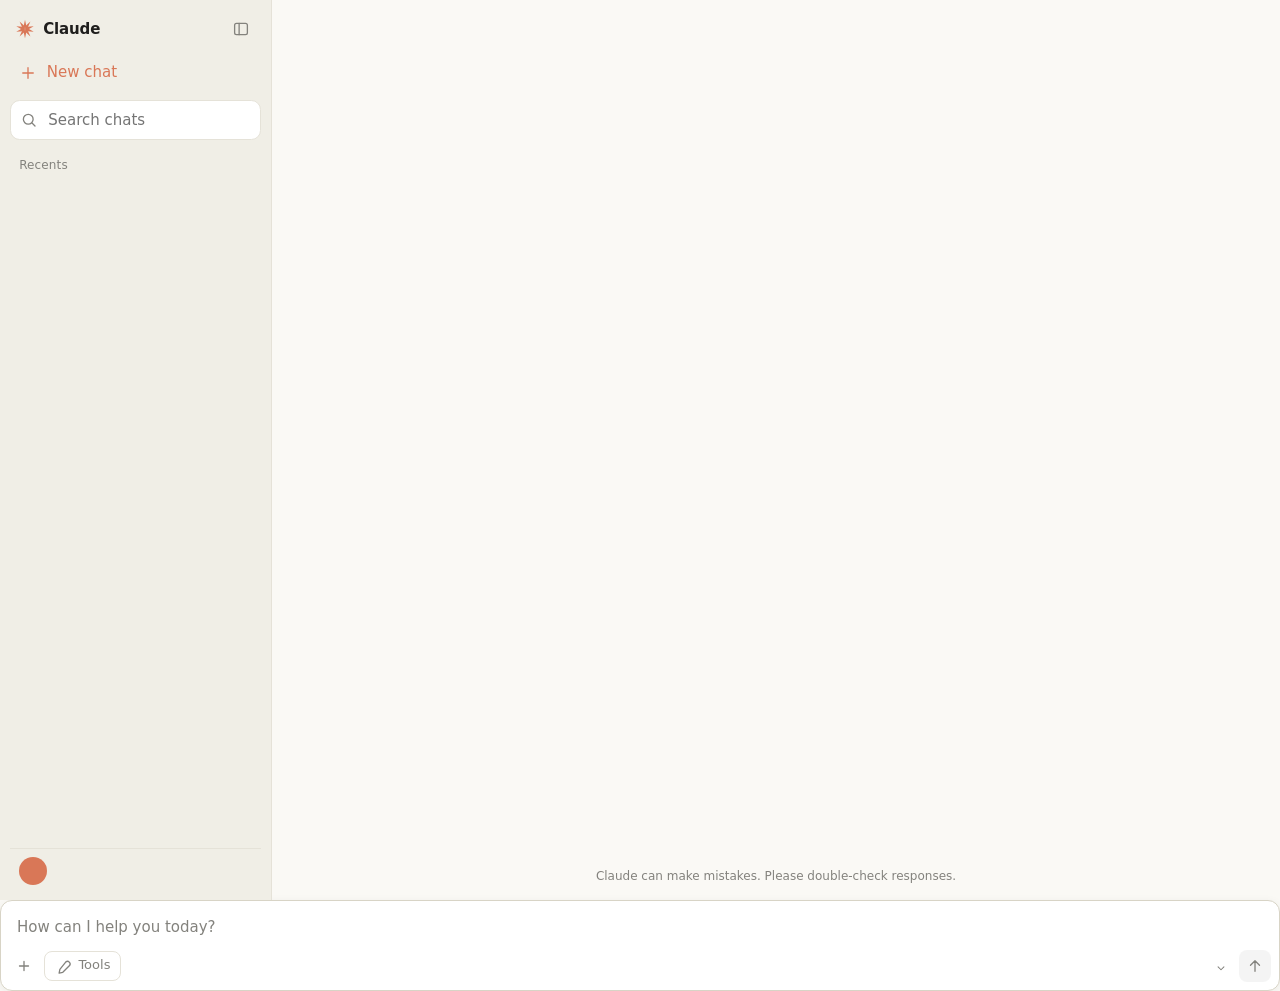
==== baseline/index.html @ 469ccecf "claude initial code" ====
<!doctype html>
<html lang="en">
<head>
	<meta charset="utf-8">
	<meta name="viewport" content="width=device-width, initial-scale=1">
	<title>Claude</title>
	<link rel="stylesheet" href="style.css">
</head>
<body>
	<div class="app" id="app">
		<aside class="sidebar" id="sidebar">
			<div class="sidebar-head">
				<span class="brand"><span class="brand-mark" data-icon="mark"></span><span>Claude</span></span>
				<button type="button" class="icon-btn" id="collapse" data-icon="sidebar" title="Close sidebar"></button>
			</div>

			<button type="button" class="new-chat" id="new-chat">
				<span data-icon="newChat"></span><span>New chat</span>
			</button>

			<label class="sidebar-search">
				<span data-icon="search"></span>
				<input type="search" class="sidebar-search-input" placeholder="Search chats" aria-label="Search chats">
			</label>

			<nav class="recents" aria-label="Recent chats">
				<h2 class="recents-head">Recents</h2>
				<ul class="recents-list"></ul>
			</nav>

			<div class="sidebar-foot">
				<span class="avatar"></span>
				<span class="user-text">
					<strong class="user-name"></strong>
					<small class="user-plan"></small>
				</span>
			</div>
		</aside>

		<main class="main">
			<header class="topbar">
				<button type="button" class="icon-btn topbar-expand" id="expand" data-icon="sidebar" title="Open sidebar"></button>
				<span class="topbar-title" id="chat-title"></span>
			</header>

			<div class="thread" id="thread">
				<section class="welcome" id="welcome" hidden>
					<h1 class="greeting">
						<span class="greeting-mark" data-icon="mark"></span>
						<span class="greeting-text"></span>
					</h1>
					<div class="composer-slot"></div>
				</section>
				<div class="messages" id="messages"></div>
			</div>

			<div class="dock" id="dock">
				<div class="composer-slot"></div>
				<p class="disclaimer">Claude can make mistakes. Please double-check responses.</p>
			</div>
		</main>
	</div>

	<form class="composer" id="composer" autocomplete="off">
		<textarea class="composer-input" rows="1" placeholder="How can I help you today?" aria-label="Message Claude"></textarea>
		<div class="composer-bar">
			<div class="composer-tools">
				<button type="button" class="icon-btn" data-icon="plus" title="Add content"></button>
				<button type="button" class="pill" title="Tools"><span data-icon="tools"></span><span>Tools</span></button>
			</div>
			<div class="composer-right">
				<div class="model-picker">
					<button type="button" class="model-button" aria-haspopup="listbox">
						<span class="model-label"></span><span data-icon="chevron"></span>
					</button>
					<div class="model-menu" role="listbox" hidden></div>
				</div>
				<button type="submit" class="composer-send" disabled title="Send" data-icon="send"></button>
			</div>
		</div>
	</form>

	<script type="module" src="js/main.js"></script>
</body>
</html>
---- baseline/style.css ----
/* Palette approximating claude.ai: warm ivory ground, terracotta accent.
	 The real product ships Styrene and Copernicus; those are not redistributable,
	 so the stacks below fall back to system faces. */
:root {
	--bg: #faf9f5;
	--bg-sidebar: #f0eee6;
	--bg-raised: #ffffff;
	--bg-hover: rgba(0, 0, 0, 0.045);
	--bg-bubble: #f0eee6;
	--bg-code: #f5f4ee;
	--text: #1f1e1d;
	--text-muted: #83827d;
	--border: #e5e2d8;
	--border-strong: #d8d4c6;
	--accent: #d97757;
	--accent-ink: #ffffff;
	--shadow: 0 2px 10px rgba(31, 30, 29, 0.06);

	--font-ui: -apple-system, BlinkMacSystemFont, 'Segoe UI', system-ui, sans-serif;
	--font-display: ui-serif, 'Iowan Old Style', Georgia, 'Times New Roman', serif;
	--font-mono: ui-monospace, 'SF Mono', Menlo, Consolas, monospace;

	--column: 46rem;
	--sidebar-width: 17rem;
	--radius: 0.75rem;
}

@media (prefers-color-scheme: dark) {
	:root {
		--bg: #262624;
		--bg-sidebar: #1f1e1d;
		--bg-raised: #30302e;
		--bg-hover: rgba(255, 255, 255, 0.07);
		--bg-bubble: #3a3a37;
		--bg-code: #1b1b19;
		--text: #f5f4ee;
		--text-muted: #a2a09a;
		--border: rgba(255, 255, 255, 0.11);
		--border-strong: rgba(255, 255, 255, 0.18);
		--shadow: 0 2px 10px rgba(0, 0, 0, 0.3);
	}
}

* { box-sizing: border-box; }

/* The UA rule for [hidden] loses to any class that sets display. */
[hidden] { display: none !important; }

html, body {
	height: 100%;
	margin: 0;
}

body {
	background: var(--bg);
	color: var(--text);
	font: 0.9375rem/1.6 var(--font-ui);
	-webkit-font-smoothing: antialiased;
}

button {
	font: inherit;
	color: inherit;
	background: none;
	border: 0;
	cursor: pointer;
}

/* ---------- shell ---------- */

.app {
	display: flex;
	height: 100%;
}

.main {
	display: flex;
	flex: 1;
	flex-direction: column;
	min-width: 0;
}

/* ---------- sidebar ---------- */

.sidebar {
	display: flex;
	flex-direction: column;
	flex-shrink: 0;
	gap: 0.25rem;
	width: var(--sidebar-width);
	padding: 0.75rem 0.6rem;
	background: var(--bg-sidebar);
	border-right: 1px solid var(--border);
}

.app.is-collapsed .sidebar { display: none; }
.app:not(.is-collapsed) .topbar-expand { display: none; }

.sidebar-head {
	display: flex;
	align-items: center;
	justify-content: space-between;
	padding: 0.1rem 0.35rem 0.5rem;
}

.brand {
	display: flex;
	align-items: center;
	gap: 0.5rem;
	font-weight: 600;
	letter-spacing: -0.01em;
}

.brand-mark { color: var(--accent); line-height: 0; }

.icon-btn {
	display: inline-flex;
	align-items: center;
	justify-content: center;
	width: 1.9rem;
	height: 1.9rem;
	color: var(--text-muted);
	border-radius: 0.5rem;
	line-height: 0;
}

.icon-btn:hover { background: var(--bg-hover); color: var(--text); }

.new-chat {
	display: flex;
	align-items: center;
	gap: 0.6rem;
	padding: 0.5rem 0.6rem;
	color: var(--accent);
	font-weight: 500;
	border-radius: 0.6rem;
	line-height: 1;
}

.new-chat:hover { background: var(--bg-hover); }
.new-chat span:first-child { line-height: 0; }

.sidebar-search {
	display: flex;
	align-items: center;
	gap: 0.5rem;
	margin: 0.35rem 0 0.75rem;
	padding: 0.4rem 0.6rem;
	color: var(--text-muted);
	background: var(--bg-raised);
	border: 1px solid var(--border);
	border-radius: 0.6rem;
}

.sidebar-search span { line-height: 0; }

.sidebar-search-input {
	width: 100%;
	color: var(--text);
	font: inherit;
	background: none;
	border: 0;
	outline: none;
}

.sidebar-search-input::-webkit-search-cancel-button { display: none; }

.recents {
	flex: 1;
	min-height: 0;
	overflow-y: auto;
}

.recents-head {
	margin: 0 0 0.3rem 0.6rem;
	color: var(--text-muted);
	font-size: 0.75rem;
	font-weight: 500;
	letter-spacing: 0.01em;
}

.recents-list {
	margin: 0;
	padding: 0;
	list-style: none;
}

.recents-list button {
	display: block;
	width: 100%;
	padding: 0.4rem 0.6rem;
	overflow: hidden;
	text-align: left;
	text-overflow: ellipsis;
	white-space: nowrap;
	border-radius: 0.5rem;
}

.recents-list button:hover { background: var(--bg-hover); }
.recents-list button.is-active { background: var(--bg-hover); font-weight: 500; }

.sidebar-foot {
	display: flex;
	align-items: center;
	gap: 0.6rem;
	padding: 0.5rem 0.6rem 0.2rem;
	border-top: 1px solid var(--border);
}

.avatar {
	flex-shrink: 0;
	width: 1.75rem;
	height: 1.75rem;
	background: var(--accent);
	border-radius: 50%;
}

.user-text { display: flex; flex-direction: column; line-height: 1.25; }
.user-text small { color: var(--text-muted); font-size: 0.75rem; }

/* ---------- top bar ---------- */

.topbar {
	display: flex;
	align-items: center;
	gap: 0.5rem;
	flex-shrink: 0;
	height: 3.25rem;
	padding: 0 1rem;
}

.topbar-title {
	overflow: hidden;
	color: var(--text-muted);
	font-size: 0.875rem;
	text-overflow: ellipsis;
	white-space: nowrap;
}

/* ---------- thread ---------- */

.thread {
	flex: 1;
	min-height: 0;
	overflow-y: auto;
	scrollbar-gutter: stable;
}

.messages {
	max-width: var(--column);
	margin: 0 auto;
	padding: 0 1.5rem 1rem;
}

.welcome {
	display: flex;
	flex-direction: column;
	align-items: center;
	justify-content: center;
	min-height: 100%;
	padding: 2rem 1.5rem 6rem;
}

.greeting {
	display: flex;
	align-items: center;
	gap: 0.85rem;
	margin: 0 0 1.75rem;
	font: 400 2.25rem/1.2 var(--font-display);
	letter-spacing: -0.01em;
}

.greeting-mark { color: var(--accent); line-height: 0; }
.greeting-mark svg { width: 2rem; height: 2rem; }

.welcome .composer-slot { width: 100%; max-width: var(--column); }

/* ---------- turns ---------- */

.turn { margin: 1.5rem 0; }

.turn-user { display: flex; justify-content: flex-end; }

.turn-user .bubble {
	max-width: 85%;
	padding: 0.7rem 1rem;
	white-space: pre-wrap;
	background: var(--bg-bubble);
	border-radius: 1rem;
}

.turn-actions {
	display: flex;
	gap: 0.15rem;
	margin-top: 0.35rem;
	opacity: 0;
	transition: opacity 0.12s ease;
}

.turn-assistant:hover .turn-actions,
.turn-actions:focus-within { opacity: 1; }
.turn-actions .is-on { color: var(--accent); }

/* ---------- rendered markdown ---------- */

.prose > :first-child { margin-top: 0; }
.prose > :last-child { margin-bottom: 0; }
.prose p { margin: 0.85rem 0; }

.prose h1, .prose h2, .prose h3, .prose h4 {
	margin: 1.6rem 0 0.6rem;
	font-family: var(--font-display);
	font-weight: 600;
	letter-spacing: -0.01em;
}

.prose h1 { font-size: 1.45rem; }
.prose h2 { font-size: 1.25rem; }
.prose h3 { font-size: 1.1rem; }
.prose h4 { font-size: 1rem; }

.prose ul, .prose ol { margin: 0.85rem 0; padding-left: 1.4rem; }
.prose li { margin: 0.3rem 0; }
.prose a { color: var(--accent); text-decoration: underline; text-underline-offset: 2px; }
.prose hr { margin: 1.5rem 0; border: 0; border-top: 1px solid var(--border); }

.prose blockquote {
	margin: 0.85rem 0;
	padding-left: 1rem;
	color: var(--text-muted);
	border-left: 2px solid var(--border-strong);
}

.prose code {
	padding: 0.1em 0.35em;
	font-family: var(--font-mono);
	font-size: 0.875em;
	background: var(--bg-code);
	border: 1px solid var(--border);
	border-radius: 0.3rem;
}

.code-block {
	margin: 1rem 0;
	overflow: hidden;
	background: var(--bg-code);
	border: 1px solid var(--border);
	border-radius: var(--radius);
}

.code-block figcaption {
	display: flex;
	align-items: center;
	justify-content: space-between;
	padding: 0.35rem 0.5rem 0.35rem 0.85rem;
	color: var(--text-muted);
	font-size: 0.75rem;
	border-bottom: 1px solid var(--border);
}

.code-copy { padding: 0.2rem 0.5rem; border-radius: 0.4rem; }
.code-copy:hover { background: var(--bg-hover); color: var(--text); }

.code-block pre {
	margin: 0;
	padding: 0.85rem;
	overflow-x: auto;
}

.code-block code {
	padding: 0;
	background: none;
	border: 0;
	font-size: 0.8125rem;
}

/* Caret shown while a response streams in. */
.prose.is-streaming > :last-child::after {
	content: '';
	display: inline-block;
	width: 0.5em;
	height: 1em;
	margin-left: 0.15em;
	vertical-align: text-bottom;
	background: var(--accent);
	animation: blink 1s steps(2, start) infinite;
}

@keyframes blink { 50% { opacity: 0; } }

/* ---------- composer ---------- */

.dock {
	flex-shrink: 0;
	max-width: var(--column);
	width: 100%;
	margin: 0 auto;
	padding: 0 1.5rem 0.5rem;
}

.disclaimer {
	margin: 0.5rem 0 0.35rem;
	color: var(--text-muted);
	font-size: 0.75rem;
	text-align: center;
}

.composer {
	background: var(--bg-raised);
	border: 1px solid var(--border-strong);
	border-radius: var(--radius);
	box-shadow: var(--shadow);
}

.composer:focus-within { border-color: var(--text-muted); }

.composer-input {
	display: block;
	width: 100%;
	max-height: 20rem;
	padding: 0.85rem 1rem 0.35rem;
	overflow-y: auto;
	color: var(--text);
	font: inherit;
	background: none;
	border: 0;
	outline: none;
	resize: none;
}

.composer-input::placeholder { color: var(--text-muted); }

.composer-bar {
	display: flex;
	align-items: center;
	justify-content: space-between;
	padding: 0.35rem 0.5rem 0.5rem;
}

.composer-tools, .composer-right { display: flex; align-items: center; gap: 0.3rem; }

.pill {
	display: inline-flex;
	align-items: center;
	gap: 0.35rem;
	padding: 0.3rem 0.6rem;
	color: var(--text-muted);
	font-size: 0.8125rem;
	border: 1px solid var(--border);
	border-radius: 0.5rem;
	line-height: 1.3;
}

.pill:hover { background: var(--bg-hover); color: var(--text); }
.pill span:first-child { line-height: 0; }

.model-picker { position: relative; }

.model-button {
	display: inline-flex;
	align-items: center;
	gap: 0.2rem;
	padding: 0.3rem 0.4rem 0.3rem 0.55rem;
	color: var(--text-muted);
	font-size: 0.8125rem;
	border-radius: 0.5rem;
}

.model-button:hover { background: var(--bg-hover); color: var(--text); }
.model-button span:last-child { line-height: 0; }

.model-menu {
	position: absolute;
	right: 0;
	bottom: calc(100% + 0.4rem);
	z-index: 2;
	min-width: 13rem;
	padding: 0.3rem;
	background: var(--bg-raised);
	border: 1px solid var(--border);
	border-radius: 0.6rem;
	box-shadow: var(--shadow);
}

.model-menu button {
	display: block;
	width: 100%;
	padding: 0.4rem 0.6rem;
	font-size: 0.875rem;
	text-align: left;
	border-radius: 0.45rem;
	white-space: nowrap;
}

.model-menu button:hover { background: var(--bg-hover); }
.model-menu button[aria-selected='true'] { color: var(--accent); }

.composer-send {
	display: inline-flex;
	align-items: center;
	justify-content: center;
	width: 2rem;
	height: 2rem;
	color: var(--accent-ink);
	background: var(--accent);
	border-radius: 0.5rem;
	line-height: 0;
}

.composer-send:disabled {
	color: var(--text-muted);
	background: var(--bg-hover);
	cursor: default;
}
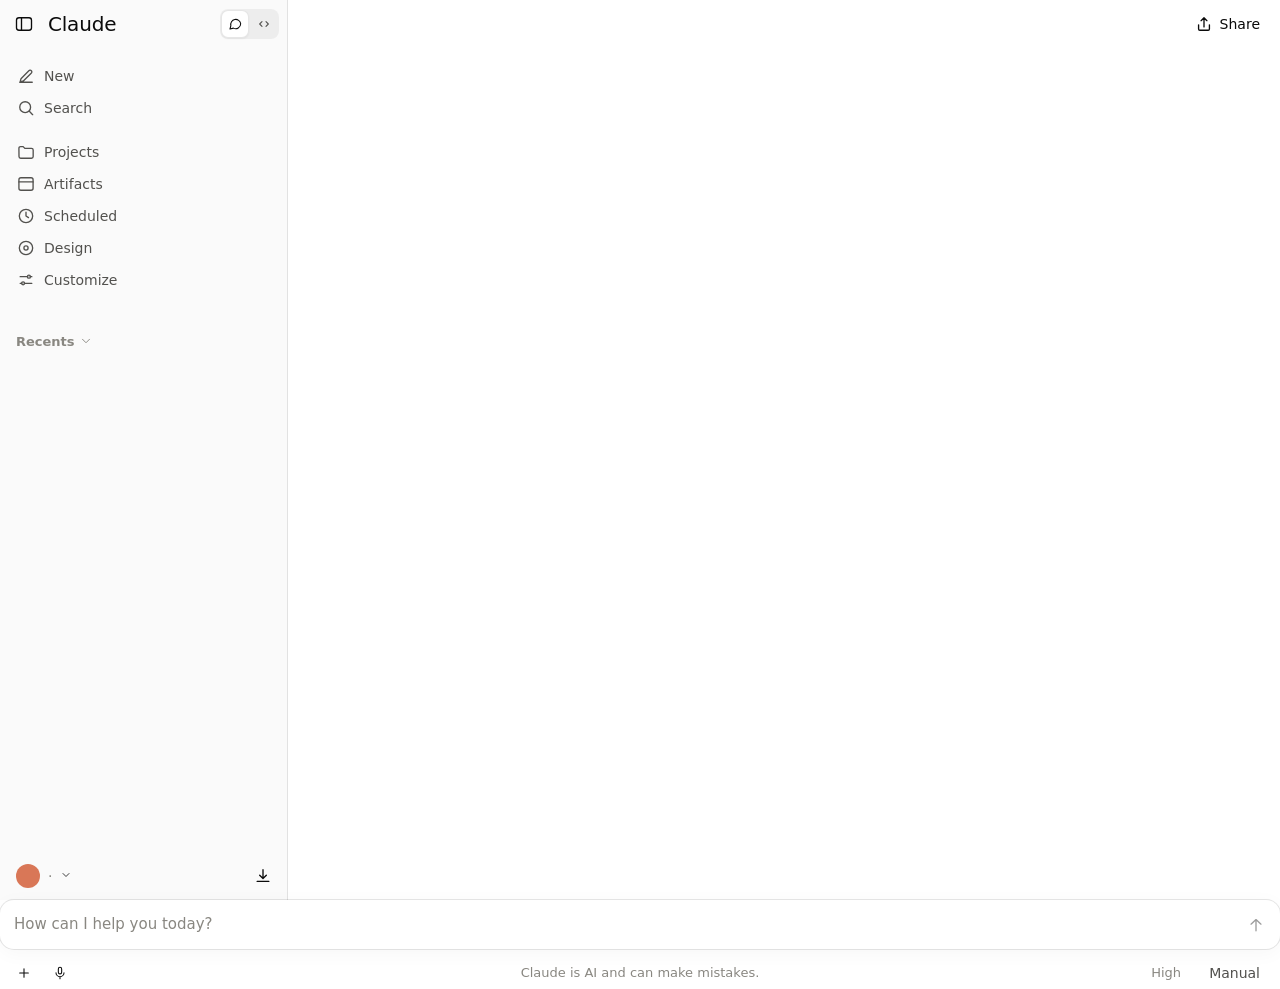
==== commit 749961c8: "refine to be closer to claude" ====
--- a/baseline/index.html
+++ b/baseline/index.html
@@ -9,45 +9,73 @@
 <body>
 	<div class="app" id="app">
 		<aside class="sidebar" id="sidebar">
-			<div class="sidebar-head">
-				<span class="brand"><span class="brand-mark" data-icon="mark"></span><span>Claude</span></span>
-				<button type="button" class="icon-btn" id="collapse" data-icon="sidebar" title="Close sidebar"></button>
+			<div class="titlebar">
+				<button type="button" class="icon-btn" id="collapse" data-icon="sidebar" title="Hide sidebar"></button>
+				<span class="wordmark">Claude</span>
+				<div class="mode-switch" role="radiogroup" aria-label="Mode">
+					<button type="button" role="radio" aria-checked="true" aria-label="Claude" data-icon="chat"></button>
+					<button type="button" role="radio" aria-checked="false" aria-label="Code" data-icon="code"></button>
+				</div>
 			</div>
 
-			<button type="button" class="new-chat" id="new-chat">
-				<span data-icon="newChat"></span><span>New chat</span>
-			</button>
+			<div class="sidebar-body">
+				<nav class="nav-scroll" aria-label="Navigation">
+					<button type="button" class="row" id="new-chat">
+						<span data-icon="compose"></span>
+						<span class="row-label">New</span>
+						<span class="row-keys"><kbd>⇧</kbd><kbd>⌘</kbd><kbd>O</kbd></span>
+					</button>
+					<button type="button" class="row" id="search">
+						<span data-icon="search"></span>
+						<span class="row-label">Search</span>
+						<span class="row-keys"><kbd>⌘</kbd><kbd>K</kbd></span>
+					</button>
 
-			<label class="sidebar-search">
-				<span data-icon="search"></span>
-				<input type="search" class="sidebar-search-input" placeholder="Search chats" aria-label="Search chats">
-			</label>
+					<div class="nav-gap"></div>
 
-			<nav class="recents" aria-label="Recent chats">
-				<h2 class="recents-head">Recents</h2>
-				<ul class="recents-list"></ul>
-			</nav>
+					<button type="button" class="row"><span data-icon="projects"></span><span class="row-label">Projects</span></button>
+					<button type="button" class="row"><span data-icon="artifacts"></span><span class="row-label">Artifacts</span></button>
+					<button type="button" class="row"><span data-icon="scheduled"></span><span class="row-label">Scheduled</span></button>
+					<button type="button" class="row"><span data-icon="design"></span><span class="row-label">Design</span></button>
+					<button type="button" class="row"><span data-icon="customize"></span><span class="row-label">Customize</span></button>
+
+					<div class="nav-gap"></div>
+
+					<h2><button type="button" class="group-label" aria-expanded="true">
+						<span>Recents</span><span data-icon="caret"></span>
+					</button></h2>
+					<ul class="recents-list"></ul>
+				</nav>
+			</div>
 
 			<div class="sidebar-foot">
-				<span class="avatar"></span>
-				<span class="user-text">
-					<strong class="user-name"></strong>
-					<small class="user-plan"></small>
-				</span>
+				<button type="button" class="user-button">
+					<span class="avatar"></span>
+					<span class="user-text">
+						<span class="user-name"></span>
+						<span class="dot">·</span>
+						<span class="plan"></span>
+					</span>
+					<span data-icon="chevron"></span>
+				</button>
+				<button type="button" class="icon-btn" data-icon="downloads" title="Get apps and extensions"></button>
 			</div>
 		</aside>
 
 		<main class="main">
 			<header class="topbar">
-				<button type="button" class="icon-btn topbar-expand" id="expand" data-icon="sidebar" title="Open sidebar"></button>
-				<span class="topbar-title" id="chat-title"></span>
+				<button type="button" class="icon-btn topbar-expand" id="expand" data-icon="sidebar" title="Show sidebar"></button>
+				<button type="button" class="topbar-title" id="chat-title"></button>
+				<div class="topbar-end">
+					<button type="button" class="pill-button"><span data-icon="share"></span><span>Share</span></button>
+				</div>
 			</header>
 
 			<div class="thread" id="thread">
 				<section class="welcome" id="welcome" hidden>
 					<h1 class="greeting">
 						<span class="greeting-mark" data-icon="mark"></span>
-						<span class="greeting-text"></span>
+						<span class="greeting-text">You're here!</span>
 					</h1>
 					<div class="composer-slot"></div>
 				</section>
@@ -56,26 +84,27 @@
 
 			<div class="dock" id="dock">
 				<div class="composer-slot"></div>
-				<p class="disclaimer">Claude can make mistakes. Please double-check responses.</p>
 			</div>
 		</main>
 	</div>
 
 	<form class="composer" id="composer" autocomplete="off">
-		<textarea class="composer-input" rows="1" placeholder="How can I help you today?" aria-label="Message Claude"></textarea>
-		<div class="composer-bar">
-			<div class="composer-tools">
-				<button type="button" class="icon-btn" data-icon="plus" title="Add content"></button>
-				<button type="button" class="pill" title="Tools"><span data-icon="tools"></span><span>Tools</span></button>
-			</div>
-			<div class="composer-right">
+		<div class="composer-box">
+			<textarea class="composer-input" rows="1" placeholder="How can I help you today?" aria-label="Write your prompt to Claude"></textarea>
+			<button type="submit" class="icon-btn composer-send" disabled aria-label="Send message" data-icon="send"></button>
+		</div>
+		<div class="composer-chin">
+			<button type="button" class="icon-btn" aria-label="Add files, connectors, and more" data-icon="plus"></button>
+			<button type="button" class="icon-btn" aria-label="Dictate" data-icon="mic"></button>
+			<p class="chin-centre"><a href="#">Claude is AI and can make mistakes.</a></p>
+			<div class="chin-end">
 				<div class="model-picker">
 					<button type="button" class="model-button" aria-haspopup="listbox">
-						<span class="model-label"></span><span data-icon="chevron"></span>
+						<span class="model-label"></span><span class="model-tier">High</span>
 					</button>
 					<div class="model-menu" role="listbox" hidden></div>
 				</div>
-				<button type="submit" class="composer-send" disabled title="Send" data-icon="send"></button>
+				<button type="button" class="pill-button">Manual</button>
 			</div>
 		</div>
 	</form>
--- a/baseline/style.css
+++ b/baseline/style.css
@@ -1,43 +1,93 @@
-/* Palette approximating claude.ai: warm ivory ground, terracotta accent.
-	 The real product ships Styrene and Copernicus; those are not redistributable,
-	 so the stacks below fall back to system faces. */
+/* Tokens transcribed from claude.ai's own critical CSS (the CDS layer), so the
+	palette, type scale and spacing are the shipped values rather than guesses.
+	Density is 'comfortable', which is what the app serves by default. */
 :root {
-	--bg: #faf9f5;
-	--bg-sidebar: #f0eee6;
-	--bg-raised: #ffffff;
-	--bg-hover: rgba(0, 0, 0, 0.045);
-	--bg-bubble: #f0eee6;
-	--bg-code: #f5f4ee;
-	--text: #1f1e1d;
-	--text-muted: #83827d;
-	--border: #e5e2d8;
-	--border-strong: #d8d4c6;
-	--accent: #d97757;
-	--accent-ink: #ffffff;
-	--shadow: 0 2px 10px rgba(31, 30, 29, 0.06);
-
-	--font-ui: -apple-system, BlinkMacSystemFont, 'Segoe UI', system-ui, sans-serif;
-	--font-display: ui-serif, 'Iowan Old Style', Georgia, 'Times New Roman', serif;
+	--gray-0: #ffffff;
+	--gray-10: #fcfcfb;
+	--gray-20: #f9f9f7;
+	--gray-50: #f0efec;
+	--gray-200: #c3c2b7;
+	--gray-300: #a5a49a;
+	--gray-400: #898781;
+	--gray-500: #6d6b67;
+	--gray-600: #52514e;
+	--gray-800: #20201f;
+	--gray-850: #151515;
+	--gray-900: #0b0b0b;
+	--clay: #d97757;
+
+	--page: #ffffff;
+	--sidebar: #fafafa;
+	--surface-0: var(--gray-20);
+	--surface-3: var(--gray-0);
+	--bubble: var(--gray-50);
+	--text-primary: var(--gray-900);
+	--text-secondary: var(--gray-600);
+	--text-muted: var(--gray-400);
+	--border: rgba(11, 11, 11, 0.1);
+	--border-strong: rgba(11, 11, 11, 0.2);
+	--hover: rgba(11, 11, 11, 0.05);
+	--selected: rgba(11, 11, 11, 0.08);
+	--accent: hsl(213.117 67.5439% 44.7059%);
+	--link: hsl(214 72% 34%);
+	--code-ink: hsl(0 58% 35%);
+	--code-bg: hsla(60 3% 21% / 0.05);
+	--code-border: hsla(60 2% 12% / 0.25);
+	--ring-outer: 1px;
+	--ring-inner: 0px;
+	--shadow-composer: 0 0.25rem 1.25rem rgba(0, 0, 0, 0.035);
+	--shadow-composer-focus: 0 0.25rem 1.25rem rgba(0, 0, 0, 0.075);
+	--shadow-panel: 0 8px 24px rgba(0, 0, 0, 0.12);
+
+	/* anthropic-sans and anthropic-serif are not redistributable; these are the
+	   fallback stacks the app itself declares behind them. */
+	--font-sans: system-ui, -apple-system, 'Segoe UI', Roboto, Helvetica, Arial, sans-serif;
+	--font-serif: Georgia, 'Times New Roman', Times, serif;
 	--font-mono: ui-monospace, 'SF Mono', Menlo, Consolas, monospace;
 
-	--column: 46rem;
-	--sidebar-width: 17rem;
-	--radius: 0.75rem;
+	--size-footnote: 0.8125rem;
+	--size-body: 0.875rem;
+	--size-heading: 0.9375rem;
+	--size-prose: 1rem;
+	--leading-prose: 1.65;
+	--h-control: 2rem;
+	--pad-md: 0.75rem;
+	--radius: 0.5rem;
+	--radius-composer: 0.875rem;
+	--radius-bubble: 1rem;
+
+	--sidebar-width: 288px;
+	--transcript-width: 48rem;
+	--frame-row-h: 3rem;
+	--chrome-inset: 0.5rem;
+	--row-h: 2rem;
+	--slide: 200ms;
 }
 
 @media (prefers-color-scheme: dark) {
 	:root {
-		--bg: #262624;
-		--bg-sidebar: #1f1e1d;
-		--bg-raised: #30302e;
-		--bg-hover: rgba(255, 255, 255, 0.07);
-		--bg-bubble: #3a3a37;
-		--bg-code: #1b1b19;
-		--text: #f5f4ee;
-		--text-muted: #a2a09a;
-		--border: rgba(255, 255, 255, 0.11);
-		--border-strong: rgba(255, 255, 255, 0.18);
-		--shadow: 0 2px 10px rgba(0, 0, 0, 0.3);
+		--page: #191919;
+		--sidebar: #1f1f1f;
+		--surface-0: var(--gray-900);
+		--surface-3: #303030;
+		--bubble: #303030;
+		--text-primary: var(--gray-50);
+		--text-secondary: var(--gray-200);
+		--text-muted: var(--gray-400);
+		--border: rgba(255, 255, 255, 0.1);
+		--border-strong: rgba(255, 255, 255, 0.2);
+		--hover: rgba(255, 255, 255, 0.07);
+		--selected: rgba(255, 255, 255, 0.1);
+		--accent: hsl(212.466 75.2577% 61.9608%);
+		--link: hsl(213 80% 79%);
+		--code-ink: hsl(0 77% 81%);
+		--code-bg: hsla(55 9% 74% / 0.05);
+		--code-border: hsla(53 12% 87% / 0.25);
+		--ring-outer: 0px;
+		--ring-inner: 1px;
+		--shadow-composer: 0 0.25rem 1.25rem rgba(0, 0, 0, 0.25);
+		--shadow-composer-focus: 0 0.25rem 1.25rem rgba(0, 0, 0, 0.4);
+		--shadow-panel: 0 8px 24px rgba(0, 0, 0, 0.5);
 	}
 }
 
@@ -52,10 +102,12 @@
 }
 
 body {
-	background: var(--bg);
-	color: var(--text);
-	font: 0.9375rem/1.6 var(--font-ui);
+	background: var(--page);
+	color: var(--text-primary);
+	font: var(--size-body) / 1.5 var(--font-sans);
 	-webkit-font-smoothing: antialiased;
+	-moz-osx-font-smoothing: grayscale;
+	scrollbar-width: thin;
 }
 
 button {
@@ -66,11 +118,17 @@
 	cursor: pointer;
 }
 
+:focus-visible {
+	outline: 2px solid var(--accent);
+	outline-offset: 1px;
+}
+
 /* ---------- shell ---------- */
 
 .app {
 	display: flex;
 	height: 100%;
+	overflow: hidden;
 }
 
 .main {
@@ -86,97 +144,136 @@
 	display: flex;
 	flex-direction: column;
 	flex-shrink: 0;
-	gap: 0.25rem;
 	width: var(--sidebar-width);
-	padding: 0.75rem 0.6rem;
-	background: var(--bg-sidebar);
+	background: var(--sidebar);
 	border-right: 1px solid var(--border);
-}
-
-.app.is-collapsed .sidebar { display: none; }
+	transition: margin-left var(--slide) ease, opacity calc(var(--slide) * 0.8) ease;
+}
+
+.app.is-collapsed .sidebar {
+	margin-left: calc(-1 * var(--sidebar-width));
+	opacity: 0;
+	visibility: hidden;
+	transition: margin-left var(--slide) ease,
+		opacity calc(var(--slide) * 0.8) ease,
+		visibility 0s linear var(--slide);
+}
+
 .app:not(.is-collapsed) .topbar-expand { display: none; }
-
-.sidebar-head {
-	display: flex;
-	align-items: center;
-	justify-content: space-between;
-	padding: 0.1rem 0.35rem 0.5rem;
-}
-
-.brand {
+.topbar-expand { animation: fade-in calc(var(--slide) * 0.8) ease both; }
+
+@keyframes fade-in { from { opacity: 0; } }
+
+.titlebar {
 	display: flex;
 	align-items: center;
 	gap: 0.5rem;
-	font-weight: 600;
+	flex-shrink: 0;
+	height: var(--frame-row-h);
+	padding: 0 var(--chrome-inset);
+}
+
+.wordmark {
+	font-size: 20px;
+	font-weight: 500;
 	letter-spacing: -0.01em;
 }
 
-.brand-mark { color: var(--accent); line-height: 0; }
-
-.icon-btn {
+.mode-switch {
 	display: inline-flex;
+	gap: 1px;
+	margin-left: auto;
+	padding: 1px;
+	background: var(--hover);
+	border-radius: var(--radius);
+}
+
+.mode-switch button {
+	display: inline-flex;
 	align-items: center;
 	justify-content: center;
-	width: 1.9rem;
-	height: 1.9rem;
-	color: var(--text-muted);
-	border-radius: 0.5rem;
+	width: 1.75rem;
+	height: 1.75rem;
+	color: var(--text-secondary);
+	border-radius: calc(var(--radius) - 1px);
 	line-height: 0;
 }
 
-.icon-btn:hover { background: var(--bg-hover); color: var(--text); }
-
-.new-chat {
-	display: flex;
-	align-items: center;
-	gap: 0.6rem;
-	padding: 0.5rem 0.6rem;
-	color: var(--accent);
-	font-weight: 500;
-	border-radius: 0.6rem;
-	line-height: 1;
-}
-
-.new-chat:hover { background: var(--bg-hover); }
-.new-chat span:first-child { line-height: 0; }
-
-.sidebar-search {
-	display: flex;
-	align-items: center;
-	gap: 0.5rem;
-	margin: 0.35rem 0 0.75rem;
-	padding: 0.4rem 0.6rem;
-	color: var(--text-muted);
-	background: var(--bg-raised);
-	border: 1px solid var(--border);
-	border-radius: 0.6rem;
-}
-
-.sidebar-search span { line-height: 0; }
-
-.sidebar-search-input {
-	width: 100%;
-	color: var(--text);
-	font: inherit;
-	background: none;
-	border: 0;
-	outline: none;
-}
-
-.sidebar-search-input::-webkit-search-cancel-button { display: none; }
-
-.recents {
+.mode-switch button[aria-checked='true'] {
+	color: var(--text-primary);
+	background: var(--surface-3);
+	box-shadow: inset 0 0 0 1px var(--border), 0 1px 2px rgba(0, 0, 0, 0.05);
+}
+
+.sidebar-body {
+	display: flex;
+	flex-direction: column;
+	flex: 1;
+	min-height: 0;
+	padding: 0.75rem 8px 0.375rem;
+}
+
+.nav-scroll {
+	display: flex;
+	flex-direction: column;
 	flex: 1;
 	min-height: 0;
 	overflow-y: auto;
-}
-
-.recents-head {
-	margin: 0 0 0.3rem 0.6rem;
+	padding-bottom: 0.5rem;
+}
+
+.row {
+	display: flex;
+	align-items: center;
+	gap: 0.5rem;
+	width: 100%;
+	height: var(--row-h);
+	padding: 0 0.5rem;
+	color: var(--text-secondary);
+	font-size: var(--size-body);
+	text-align: left;
+	border-radius: var(--radius);
+}
+
+.row:hover { background: var(--hover); }
+.row.is-active { color: var(--text-primary); background: var(--selected); }
+.row > [data-icon] { line-height: 0; }
+
+.row-label {
+	flex: 1;
+	min-width: 0;
+	overflow: hidden;
+	text-overflow: ellipsis;
+	white-space: nowrap;
+}
+
+.row-keys {
+	display: inline-flex;
+	gap: 0.15em;
 	color: var(--text-muted);
-	font-size: 0.75rem;
-	font-weight: 500;
-	letter-spacing: 0.01em;
+	font-size: var(--size-footnote);
+	opacity: 0;
+}
+
+.row:hover .row-keys { opacity: 1; }
+
+.nav-gap { flex-shrink: 0; height: 0.75rem; }
+
+.group-label {
+	display: flex;
+	align-items: center;
+	gap: 0.3rem;
+	width: 100%;
+	height: var(--row-h);
+	padding: 0 0.5rem;
+	color: var(--text-muted);
+	font-size: var(--size-footnote);
+	text-align: left;
+}
+
+.group-label [data-icon] {
+	line-height: 0;
+	rotate: 90deg;
 }
 
 .recents-list {
@@ -185,57 +282,99 @@
 	list-style: none;
 }
 
-.recents-list button {
-	display: block;
-	width: 100%;
-	padding: 0.4rem 0.6rem;
+.sidebar-foot {
+	display: flex;
+	align-items: center;
+	flex-shrink: 0;
+	padding: 0 8px 0.5rem;
+}
+
+.user-button {
+	display: flex;
+	align-items: center;
+	gap: 0.5rem;
+	min-width: 0;
+	height: var(--h-control);
+	padding: 0 0.5rem;
+	border-radius: var(--radius);
+}
+
+.user-button:hover { background: var(--hover); }
+
+.avatar {
+	flex-shrink: 0;
+	width: 1.5rem;
+	height: 1.5rem;
+	background: var(--clay);
+	border-radius: 50%;
+}
+
+.user-text {
+	color: var(--text-secondary);
+	font-size: var(--size-body);
+	white-space: nowrap;
+}
+
+.user-text .dot,
+.user-text .plan { color: var(--text-muted); }
+
+.sidebar-foot .icon-btn { margin-left: auto; }
+
+/* ---------- top bar ---------- */
+
+.topbar {
+	display: flex;
+	align-items: center;
+	gap: 0.25rem;
+	flex-shrink: 0;
+	height: var(--frame-row-h);
+	padding: 0 var(--chrome-inset);
+}
+
+.topbar-title {
+	max-width: 50%;
+	height: var(--h-control);
+	padding: 0 var(--pad-md);
 	overflow: hidden;
-	text-align: left;
+	font-size: var(--size-body);
 	text-overflow: ellipsis;
 	white-space: nowrap;
-	border-radius: 0.5rem;
-}
-
-.recents-list button:hover { background: var(--bg-hover); }
-.recents-list button.is-active { background: var(--bg-hover); font-weight: 500; }
-
-.sidebar-foot {
-	display: flex;
-	align-items: center;
-	gap: 0.6rem;
-	padding: 0.5rem 0.6rem 0.2rem;
-	border-top: 1px solid var(--border);
-}
-
-.avatar {
+	border-radius: var(--radius);
+	cursor: text;
+}
+
+.topbar-title:hover { background: var(--hover); }
+.topbar-title:empty { display: none; }
+.topbar-end { display: flex; align-items: center; gap: 0.25rem; margin-left: auto; }
+
+.pill-button {
+	display: inline-flex;
+	align-items: center;
+	gap: 0.35rem;
+	height: var(--h-control);
+	padding: 0 var(--pad-md);
+	font-size: var(--size-body);
+	border-radius: var(--radius);
+}
+
+.pill-button:hover { background: var(--hover); }
+.pill-button span:first-child { line-height: 0; }
+
+.icon-btn {
+	display: inline-flex;
+	align-items: center;
+	justify-content: center;
 	flex-shrink: 0;
-	width: 1.75rem;
-	height: 1.75rem;
-	background: var(--accent);
-	border-radius: 50%;
-}
-
-.user-text { display: flex; flex-direction: column; line-height: 1.25; }
-.user-text small { color: var(--text-muted); font-size: 0.75rem; }
-
-/* ---------- top bar ---------- */
-
-.topbar {
-	display: flex;
-	align-items: center;
-	gap: 0.5rem;
-	flex-shrink: 0;
-	height: 3.25rem;
-	padding: 0 1rem;
-}
-
-.topbar-title {
-	overflow: hidden;
-	color: var(--text-muted);
-	font-size: 0.875rem;
-	text-overflow: ellipsis;
-	white-space: nowrap;
-}
+	width: var(--h-control);
+	height: var(--h-control);
+	color: var(--text-primary);
+	border-radius: var(--radius);
+	line-height: 0;
+}
+
+.icon-btn { transition: background-color 120ms ease, color 120ms ease; }
+.icon-btn:hover { background: var(--hover); }
+.icon-btn:disabled { opacity: 0.4; background: none; cursor: default; }
 
 /* ---------- thread ---------- */
 
@@ -247,9 +386,9 @@
 }
 
 .messages {
-	max-width: var(--column);
+	max-width: var(--transcript-width);
 	margin: 0 auto;
-	padding: 0 1.5rem 1rem;
+	padding: 0.25rem 1rem 0;
 }
 
 .welcome {
@@ -258,93 +397,136 @@
 	align-items: center;
 	justify-content: center;
 	min-height: 100%;
-	padding: 2rem 1.5rem 6rem;
+	padding: 2rem 1.25rem 7rem;
 }
 
 .greeting {
 	display: flex;
 	align-items: center;
-	gap: 0.85rem;
 	margin: 0 0 1.75rem;
-	font: 400 2.25rem/1.2 var(--font-display);
-	letter-spacing: -0.01em;
-}
-
-.greeting-mark { color: var(--accent); line-height: 0; }
-.greeting-mark svg { width: 2rem; height: 2rem; }
-
-.welcome .composer-slot { width: 100%; max-width: var(--column); }
+	font-family: var(--font-serif);
+	font-size: clamp(1.875rem, 1.2rem + 2vw, 2.375rem);
+	font-weight: 400;
+	line-height: 1.25;
+}
+
+.greeting-mark {
+	margin-right: 0.3em;
+	color: var(--clay);
+	line-height: 0;
+}
+
+.greeting-mark svg { width: 0.72em; height: 0.72em; }
+.welcome .composer-slot { width: 100%; max-width: 42rem; }
 
 /* ---------- turns ---------- */
 
-.turn { margin: 1.5rem 0; }
-
-.turn-user { display: flex; justify-content: flex-end; }
+.turn-user {
+	display: flex;
+	flex-direction: column;
+	align-items: flex-end;
+	margin-top: 1.5rem;
+}
 
 .turn-user .bubble {
 	max-width: 85%;
-	padding: 0.7rem 1rem;
+	padding: var(--pad-md);
+	color: var(--text-primary);
+	font-size: var(--size-heading);
 	white-space: pre-wrap;
-	background: var(--bg-bubble);
-	border-radius: 1rem;
-}
+	background: var(--bubble);
+	border-radius: var(--radius-bubble);
+}
+
+.turn-assistant { margin-top: 0.5rem; }
 
 .turn-actions {
 	display: flex;
-	gap: 0.15rem;
+	align-items: center;
+	gap: 0.1rem;
 	margin-top: 0.35rem;
+	margin-left: -0.375rem;
 	opacity: 0;
 	transition: opacity 0.12s ease;
 }
 
-.turn-assistant:hover .turn-actions,
-.turn-actions:focus-within { opacity: 1; }
-.turn-actions .is-on { color: var(--accent); }
+.turn-user .turn-actions { margin-left: 0; }
+
+.turn:hover .turn-actions,
+.turn-actions:focus-within,
+.turn:last-child .turn-actions { opacity: 1; }
+
+.turn-actions .icon-btn { color: var(--text-muted); }
+.turn-actions .icon-btn:hover { color: var(--text-primary); }
+.turn-actions .is-on { color: var(--text-primary); }
+
+.turn-time {
+	padding: 0 0.5rem;
+	color: var(--text-muted);
+	font-size: var(--size-footnote);
+	white-space: nowrap;
+}
 
 /* ---------- rendered markdown ---------- */
+
+/* claude.ai sets data-reply-face="serif": assistant replies render in its serif
+	face while user messages stay in the sans one. */
+.prose {
+	font-family: var(--font-serif);
+	font-size: var(--size-prose);
+	line-height: var(--leading-prose);
+}
 
 .prose > :first-child { margin-top: 0; }
 .prose > :last-child { margin-bottom: 0; }
-.prose p { margin: 0.85rem 0; }
+.prose p { margin: 1em 0; }
 
 .prose h1, .prose h2, .prose h3, .prose h4 {
-	margin: 1.6rem 0 0.6rem;
-	font-family: var(--font-display);
+	margin: 1.6em 0 0.6em;
 	font-weight: 600;
-	letter-spacing: -0.01em;
-}
-
-.prose h1 { font-size: 1.45rem; }
-.prose h2 { font-size: 1.25rem; }
-.prose h3 { font-size: 1.1rem; }
-.prose h4 { font-size: 1rem; }
-
-.prose ul, .prose ol { margin: 0.85rem 0; padding-left: 1.4rem; }
-.prose li { margin: 0.3rem 0; }
-.prose a { color: var(--accent); text-decoration: underline; text-underline-offset: 2px; }
-.prose hr { margin: 1.5rem 0; border: 0; border-top: 1px solid var(--border); }
+	line-height: 1.3;
+}
+
+.prose h1 { font-size: 1.4em; }
+.prose h2 { font-size: 1.2em; }
+.prose h3 { font-size: 1.05em; }
+.prose h4 { font-size: 1em; }
+
+.prose ul, .prose ol { margin: 1em 0; padding-left: 1.5rem; }
+.prose li { margin: 0.4em 0; }
+.prose hr { margin: 1.5em 0; border: 0; border-top: 1px solid var(--border); }
+
+.prose a {
+	color: var(--link);
+	font-weight: 500;
+	text-decoration: underline;
+	text-underline-offset: 2px;
+}
 
 .prose blockquote {
-	margin: 0.85rem 0;
+	margin: 1em 0;
 	padding-left: 1rem;
-	color: var(--text-muted);
+	color: var(--text-secondary);
 	border-left: 2px solid var(--border-strong);
 }
 
 .prose code {
-	padding: 0.1em 0.35em;
+	padding: 1px 4px;
+	color: var(--code-ink);
 	font-family: var(--font-mono);
-	font-size: 0.875em;
-	background: var(--bg-code);
+	font-size: 0.9rem;
+	white-space: pre-wrap;
+	background: var(--code-bg);
+	border: 0.5px solid var(--code-border);
+	border-radius: 0.3rem;
+}
+
+.code-block {
+	margin: 1em 0;
+	overflow: hidden;
+	font-family: var(--font-sans);
+	background: var(--surface-0);
 	border: 1px solid var(--border);
-	border-radius: 0.3rem;
-}
-
-.code-block {
-	margin: 1rem 0;
-	overflow: hidden;
-	background: var(--bg-code);
-	border: 1px solid var(--border);
 	border-radius: var(--radius);
 }
 
@@ -352,37 +534,34 @@
 	display: flex;
 	align-items: center;
 	justify-content: space-between;
-	padding: 0.35rem 0.5rem 0.35rem 0.85rem;
-	color: var(--text-muted);
-	font-size: 0.75rem;
+	padding: 0.3rem 0.4rem 0.3rem 0.75rem;
+	color: var(--text-secondary);
+	font-size: var(--size-footnote);
 	border-bottom: 1px solid var(--border);
 }
 
-.code-copy { padding: 0.2rem 0.5rem; border-radius: 0.4rem; }
-.code-copy:hover { background: var(--bg-hover); color: var(--text); }
-
-.code-block pre {
-	margin: 0;
-	padding: 0.85rem;
-	overflow-x: auto;
-}
+.code-copy { padding: 0.2rem 0.5rem; border-radius: 0.3rem; }
+.code-copy:hover { color: var(--text-primary); background: var(--hover); }
+
+.code-block pre { margin: 0; padding: 0.75rem; overflow-x: auto; }
 
 .code-block code {
 	padding: 0;
+	color: inherit;
+	font-size: var(--size-footnote);
 	background: none;
 	border: 0;
-	font-size: 0.8125rem;
 }
 
 /* Caret shown while a response streams in. */
 .prose.is-streaming > :last-child::after {
 	content: '';
 	display: inline-block;
-	width: 0.5em;
+	width: 0.45em;
 	height: 1em;
 	margin-left: 0.15em;
 	vertical-align: text-bottom;
-	background: var(--accent);
+	background: var(--text-primary);
 	animation: blink 1s steps(2, start) infinite;
 }
 
@@ -392,36 +571,40 @@
 
 .dock {
 	flex-shrink: 0;
-	max-width: var(--column);
 	width: 100%;
+	max-width: var(--transcript-width);
 	margin: 0 auto;
-	padding: 0 1.5rem 0.5rem;
-}
-
-.disclaimer {
-	margin: 0.5rem 0 0.35rem;
-	color: var(--text-muted);
-	font-size: 0.75rem;
-	text-align: center;
-}
-
-.composer {
-	background: var(--bg-raised);
-	border: 1px solid var(--border-strong);
-	border-radius: var(--radius);
-	box-shadow: var(--shadow);
-}
-
-.composer:focus-within { border-color: var(--text-muted); }
+	padding: 0 1rem;
+	background: var(--page);
+}
+
+.composer-box {
+	position: relative;
+	padding: 0.5rem;
+	background: var(--surface-3);
+	border-radius: var(--radius-composer);
+	box-shadow: var(--shadow-composer),
+		inset 0 0 0 var(--ring-inner) var(--border),
+		0 0 0 var(--ring-outer) var(--border);
+	transition: box-shadow 0.2s;
+	cursor: text;
+}
+
+.composer-box:hover,
+.composer-box:focus-within {
+	box-shadow: var(--shadow-composer-focus),
+		inset 0 0 0 var(--ring-inner) var(--border-strong),
+		0 0 0 var(--ring-outer) var(--border-strong);
+}
 
 .composer-input {
 	display: block;
 	width: 100%;
-	max-height: 20rem;
-	padding: 0.85rem 1rem 0.35rem;
+	max-height: 24rem;
+	padding: 0.375rem 2.25rem 0.375rem 0.375rem;
 	overflow-y: auto;
-	color: var(--text);
-	font: inherit;
+	color: var(--text-primary);
+	font: var(--size-heading) / 1.3125rem var(--font-sans);
 	background: none;
 	border: 0;
 	outline: none;
@@ -430,85 +613,107 @@
 
 .composer-input::placeholder { color: var(--text-muted); }
 
-.composer-bar {
-	display: flex;
-	align-items: center;
-	justify-content: space-between;
-	padding: 0.35rem 0.5rem 0.5rem;
-}
-
-.composer-tools, .composer-right { display: flex; align-items: center; gap: 0.3rem; }
-
-.pill {
-	display: inline-flex;
-	align-items: center;
-	gap: 0.35rem;
-	padding: 0.3rem 0.6rem;
+.composer-send {
+	position: absolute;
+	right: 0.5rem;
+	bottom: 0.5rem;
+}
+
+.composer-chin {
+	display: flex;
+	position: relative;
+	align-items: center;
+	gap: 0.25rem;
+	min-height: var(--h-control);
+	margin: 0.5rem 0;
+	padding: 0 0.5rem;
+	color: var(--text-secondary);
+	font-size: var(--size-footnote);
+}
+
+.chin-end { display: flex; align-items: center; gap: 0.25rem; margin-left: auto; }
+
+.chin-centre {
+	display: flex;
+	position: absolute;
+	align-items: center;
+	justify-content: center;
+	inset: 0;
 	color: var(--text-muted);
-	font-size: 0.8125rem;
-	border: 1px solid var(--border);
-	border-radius: 0.5rem;
-	line-height: 1.3;
-}
-
-.pill:hover { background: var(--bg-hover); color: var(--text); }
-.pill span:first-child { line-height: 0; }
-
-.model-picker { position: relative; }
+	pointer-events: none;
+}
+
+.chin-centre a {
+	color: inherit;
+	text-decoration: none;
+	text-underline-offset: 2px;
+	pointer-events: auto;
+}
+
+.chin-centre a:hover { text-decoration: underline; }
+
+/* Flex, not block: a block wrapper would add a line box around the inline-flex
+   button and sit it 2px above the neighbouring controls. */
+.model-picker {
+	display: flex;
+	position: relative;
+}
 
 .model-button {
 	display: inline-flex;
 	align-items: center;
-	gap: 0.2rem;
-	padding: 0.3rem 0.4rem 0.3rem 0.55rem;
+	gap: 0.25rem;
+	max-width: 14rem;
+	height: var(--h-control);
+	padding: 0 var(--pad-md);
+	font-size: var(--size-footnote);
+	border-radius: var(--radius);
+}
+
+.model-button:hover { background: var(--hover); }
+.model-button .model-label {
+	overflow: hidden;
+	text-overflow: ellipsis;
+	white-space: nowrap;
+}
+
+.model-button .model-tier {
 	color: var(--text-muted);
-	font-size: 0.8125rem;
-	border-radius: 0.5rem;
-}
-
-.model-button:hover { background: var(--bg-hover); color: var(--text); }
-.model-button span:last-child { line-height: 0; }
+	white-space: nowrap;
+}
 
 .model-menu {
 	position: absolute;
 	right: 0;
 	bottom: calc(100% + 0.4rem);
 	z-index: 2;
-	min-width: 13rem;
-	padding: 0.3rem;
-	background: var(--bg-raised);
+	min-width: 14rem;
+	padding: 0.25rem;
+	background: var(--surface-3);
 	border: 1px solid var(--border);
-	border-radius: 0.6rem;
-	box-shadow: var(--shadow);
+	border-radius: var(--radius);
+	box-shadow: var(--shadow-panel);
 }
 
 .model-menu button {
 	display: block;
 	width: 100%;
 	padding: 0.4rem 0.6rem;
-	font-size: 0.875rem;
+	font-size: var(--size-body);
 	text-align: left;
-	border-radius: 0.45rem;
 	white-space: nowrap;
-}
-
-.model-menu button:hover { background: var(--bg-hover); }
+	border-radius: calc(var(--radius) - 2px);
+}
+
+.model-menu button:hover { background: var(--hover); }
 .model-menu button[aria-selected='true'] { color: var(--accent); }
 
-.composer-send {
-	display: inline-flex;
-	align-items: center;
-	justify-content: center;
-	width: 2rem;
-	height: 2rem;
-	color: var(--accent-ink);
-	background: var(--accent);
-	border-radius: 0.5rem;
-	line-height: 0;
-}
-
-.composer-send:disabled {
-	color: var(--text-muted);
-	background: var(--bg-hover);
-	cursor: default;
-}
+@media (prefers-reduced-motion: reduce) {
+	.sidebar,
+	.app.is-collapsed .sidebar,
+	.icon-btn {
+		transition: none;
+	}
+
+	.topbar-expand { animation: none; }
+}
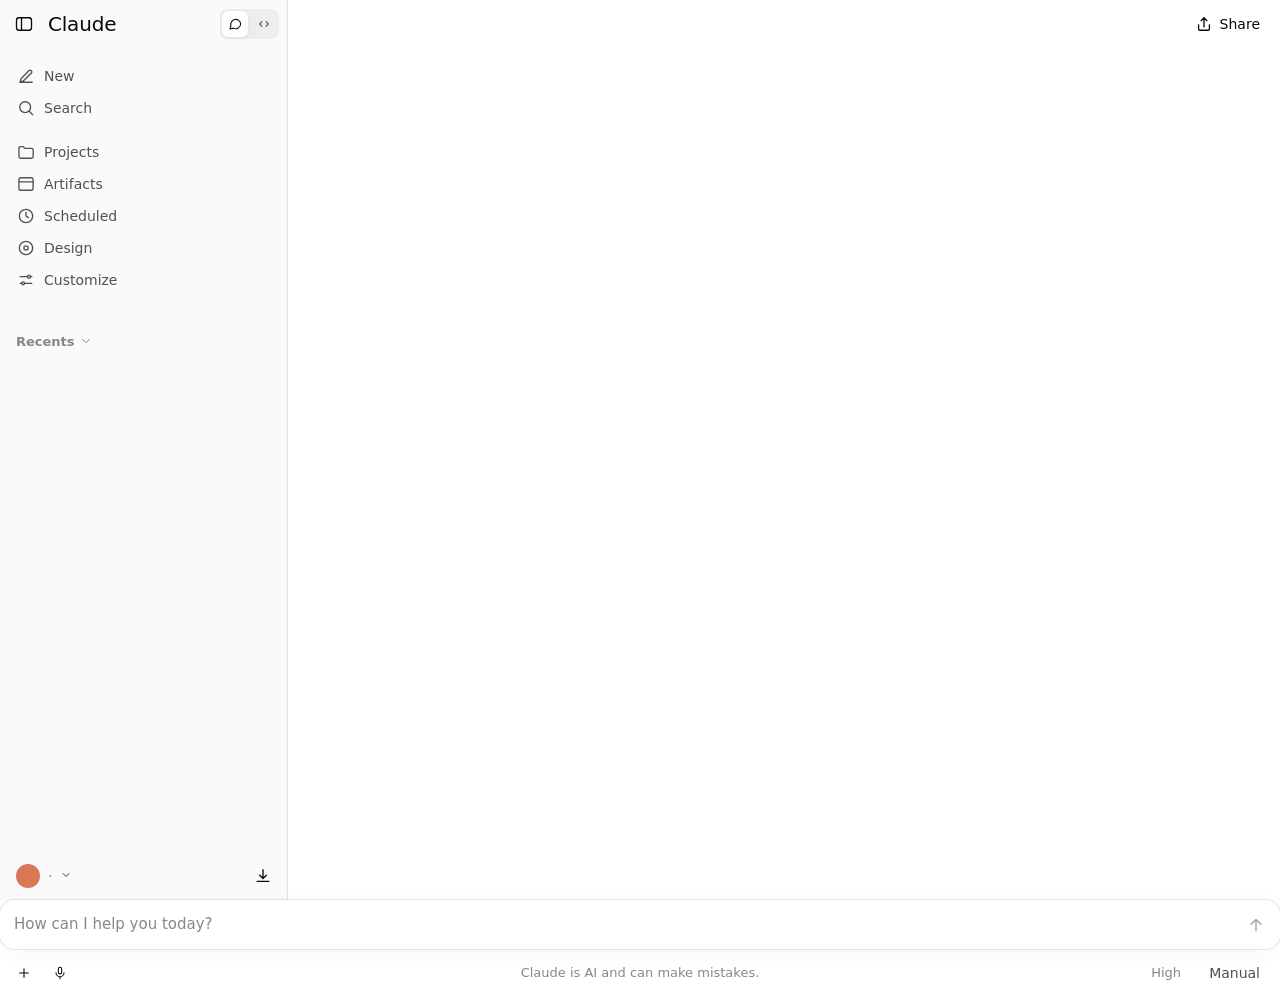
==== commit a2d57061: "scroll to bottom" ====
--- a/baseline/index.html
+++ b/baseline/index.html
@@ -83,6 +83,8 @@
 			</div>
 
 			<div class="dock" id="dock">
+				<button type="button" class="jump-to-latest" id="jump" aria-label="Scroll to bottom"
+					data-icon="scrollDown"></button>
 				<div class="composer-slot"></div>
 			</div>
 		</main>
--- a/baseline/style.css
+++ b/baseline/style.css
@@ -38,6 +38,7 @@
 	--shadow-composer: 0 0.25rem 1.25rem rgba(0, 0, 0, 0.035);
 	--shadow-composer-focus: 0 0.25rem 1.25rem rgba(0, 0, 0, 0.075);
 	--shadow-panel: 0 8px 24px rgba(0, 0, 0, 0.12);
+	--overlay: rgba(255, 255, 255, 0.8);
 
 	/* anthropic-sans and anthropic-serif are not redistributable; these are the
 	   fallback stacks the app itself declares behind them. */
@@ -88,6 +89,7 @@
 		--shadow-composer: 0 0.25rem 1.25rem rgba(0, 0, 0, 0.25);
 		--shadow-composer-focus: 0 0.25rem 1.25rem rgba(0, 0, 0, 0.4);
 		--shadow-panel: 0 8px 24px rgba(0, 0, 0, 0.5);
+		--overlay: rgba(48, 48, 48, 0.85);
 	}
 }
 
@@ -570,6 +572,7 @@
 /* ---------- composer ---------- */
 
 .dock {
+	position: relative;
 	flex-shrink: 0;
 	width: 100%;
 	max-width: var(--transcript-width);
@@ -577,6 +580,38 @@
 	padding: 0 1rem;
 	background: var(--page);
 }
+
+/* Floats over the transcript just above the composer, as claude.ai's
+   jump-to-latest control does. */
+.jump-to-latest {
+	display: inline-flex;
+	position: absolute;
+	left: 50%;
+	bottom: calc(100% + 0.75rem);
+	align-items: center;
+	justify-content: center;
+	width: 2.25rem;
+	height: 2.25rem;
+	color: var(--text-primary);
+	background: var(--overlay);
+	border: 0.5px solid var(--border);
+	border-radius: 50%;
+	box-shadow: 0 2px 6px rgba(0, 0, 0, 0.12);
+	opacity: 0;
+	transform: translateX(-50%);
+	transition: opacity 200ms ease, box-shadow 200ms ease;
+	line-height: 0;
+	pointer-events: none;
+	-webkit-backdrop-filter: blur(8px);
+	backdrop-filter: blur(8px);
+}
+
+.jump-to-latest.is-visible {
+	opacity: 1;
+	pointer-events: auto;
+}
+
+.jump-to-latest:hover { box-shadow: 0 4px 10px rgba(0, 0, 0, 0.16); }
 
 .composer-box {
 	position: relative;
@@ -716,4 +751,5 @@
 	}
 
 	.topbar-expand { animation: none; }
-}
+	.jump-to-latest { transition: none; }
+}
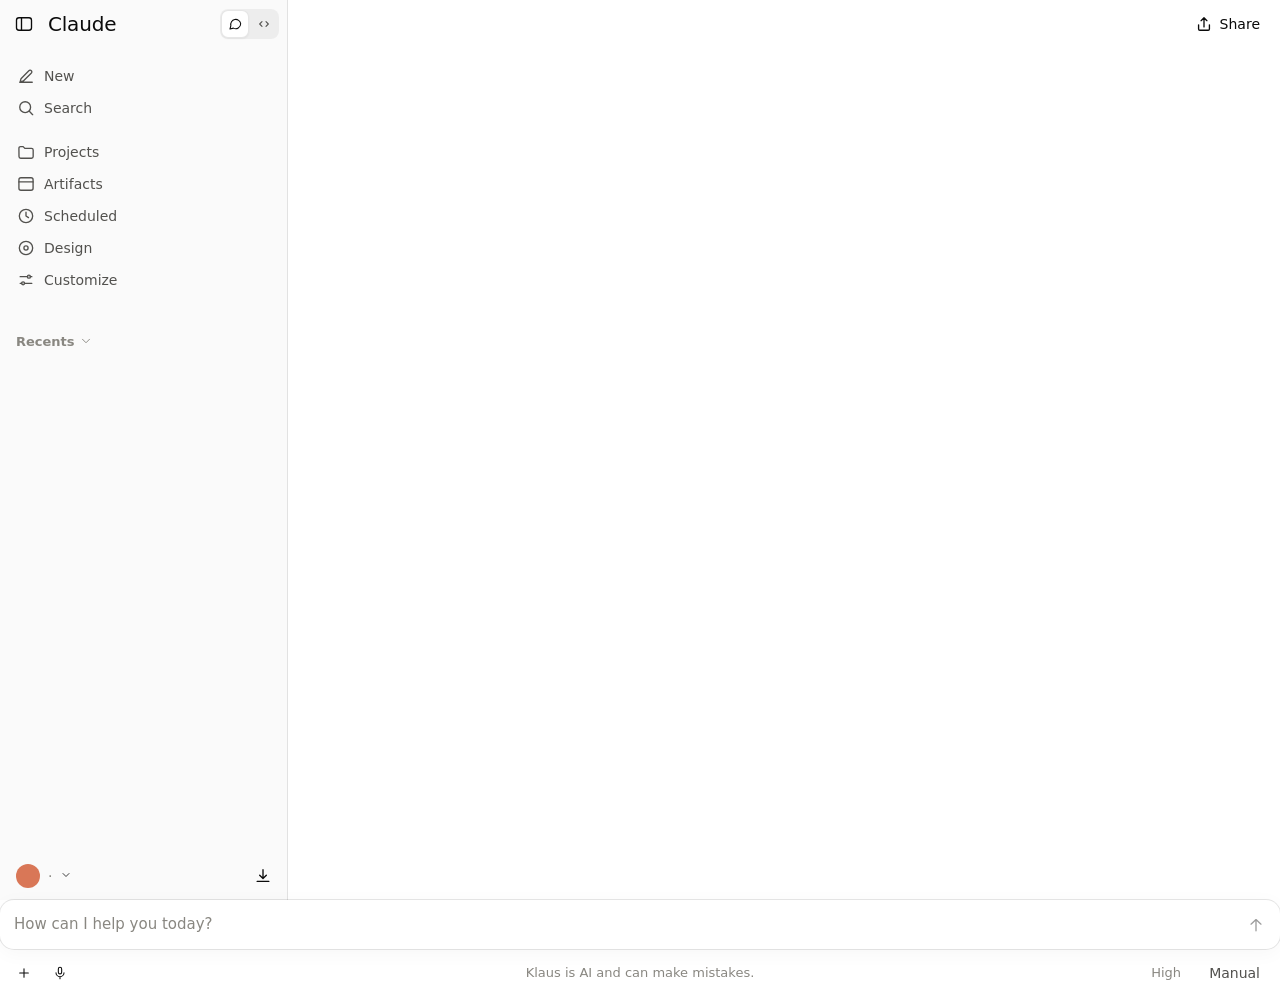
==== commit 44fda05f: "refactor: change name from Claude to Klaus" ====
--- a/baseline/index.html
+++ b/baseline/index.html
@@ -3,7 +3,7 @@
 <head>
 	<meta charset="utf-8">
 	<meta name="viewport" content="width=device-width, initial-scale=1">
-	<title>Claude</title>
+	<title>Klaus</title>
 	<link rel="stylesheet" href="style.css">
 </head>
 <body>
@@ -98,7 +98,7 @@
 		<div class="composer-chin">
 			<button type="button" class="icon-btn" aria-label="Add files, connectors, and more" data-icon="plus"></button>
 			<button type="button" class="icon-btn" aria-label="Dictate" data-icon="mic"></button>
-			<p class="chin-centre"><a href="#">Claude is AI and can make mistakes.</a></p>
+			<p class="chin-centre"><a href="#">Klaus is AI and can make mistakes.</a></p>
 			<div class="chin-end">
 				<div class="model-picker">
 					<button type="button" class="model-button" aria-haspopup="listbox">
--- a/baseline/style.css
+++ b/baseline/style.css
@@ -582,7 +582,7 @@
 }
 
 /* Floats over the transcript just above the composer, as claude.ai's
-   jump-to-latest control does. */
+	jump-to-latest control does. */
 .jump-to-latest {
 	display: inline-flex;
 	position: absolute;
@@ -688,7 +688,7 @@
 .chin-centre a:hover { text-decoration: underline; }
 
 /* Flex, not block: a block wrapper would add a line box around the inline-flex
-   button and sit it 2px above the neighbouring controls. */
+	button and sit it 2px above the neighbouring controls. */
 .model-picker {
 	display: flex;
 	position: relative;
@@ -753,3 +753,23 @@
 	.topbar-expand { animation: none; }
 	.jump-to-latest { transition: none; }
 }
+
+.model-menu button {
+	display: flex;
+	flex-direction: column;
+	align-items: flex-start;
+	gap: 0.1rem;
+}
+
+.model-menu button small {
+	color: var(--text-muted);
+	font-size: var(--size-footnote);
+}
+
+/* An entry backed by a daemon that is not running stays listed but unusable. */
+.model-menu button:disabled {
+	opacity: 0.45;
+	cursor: default;
+}
+
+.model-menu button:disabled:hover { background: none; }
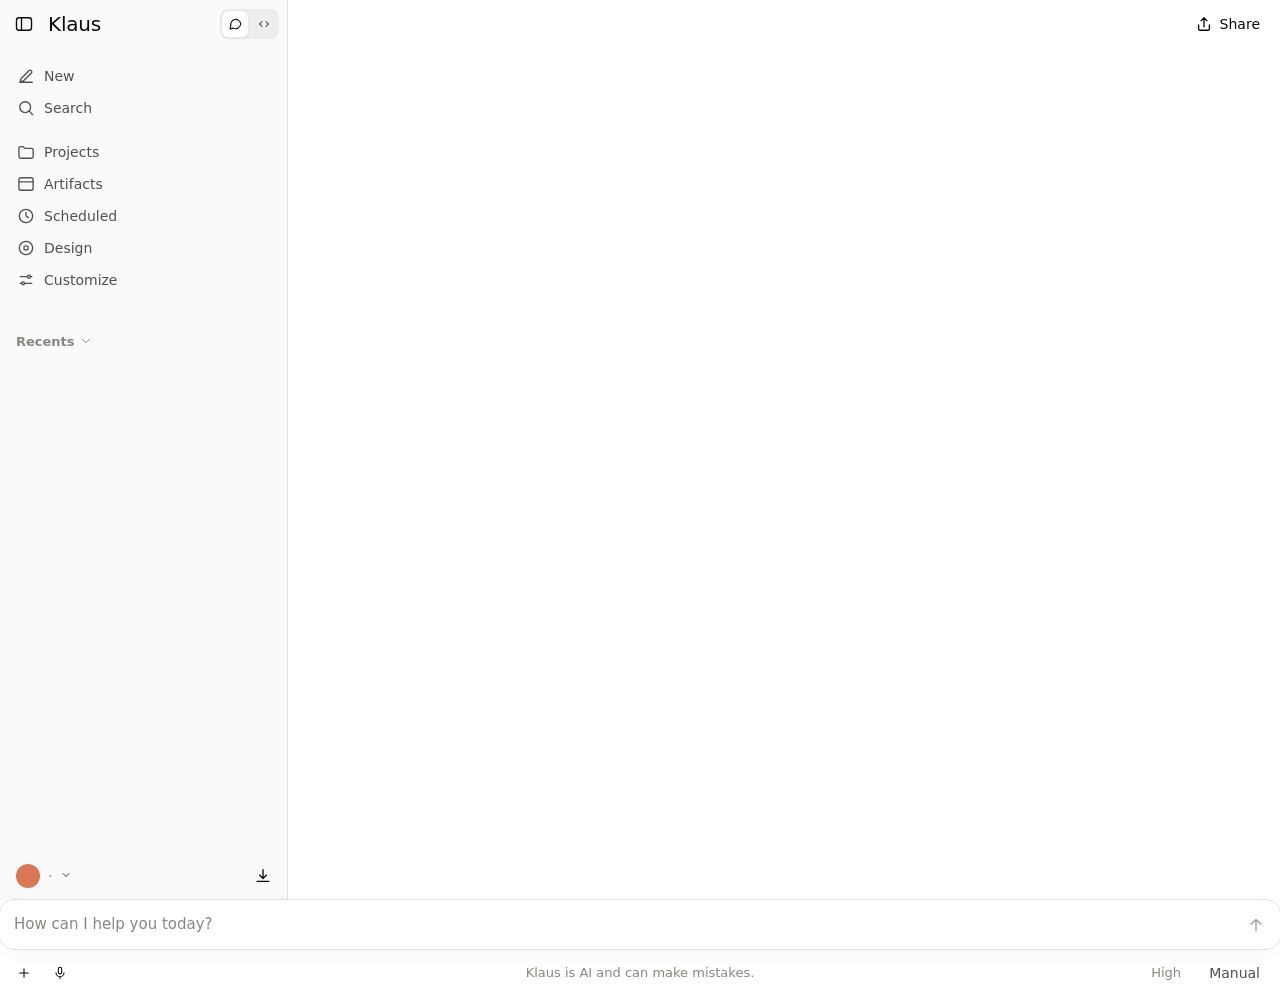
==== commit d5ac2877: "finish renaming to klaus" ====
--- a/baseline/index.html
+++ b/baseline/index.html
@@ -11,9 +11,9 @@
 		<aside class="sidebar" id="sidebar">
 			<div class="titlebar">
 				<button type="button" class="icon-btn" id="collapse" data-icon="sidebar" title="Hide sidebar"></button>
-				<span class="wordmark">Claude</span>
+				<span class="wordmark">Klaus</span>
 				<div class="mode-switch" role="radiogroup" aria-label="Mode">
-					<button type="button" role="radio" aria-checked="true" aria-label="Claude" data-icon="chat"></button>
+					<button type="button" role="radio" aria-checked="true" aria-label="Klaus" data-icon="chat"></button>
 					<button type="button" role="radio" aria-checked="false" aria-label="Code" data-icon="code"></button>
 				</div>
 			</div>
@@ -92,7 +92,7 @@
 
 	<form class="composer" id="composer" autocomplete="off">
 		<div class="composer-box">
-			<textarea class="composer-input" rows="1" placeholder="How can I help you today?" aria-label="Write your prompt to Claude"></textarea>
+			<textarea class="composer-input" rows="1" placeholder="How can I help you today?" aria-label="Write your prompt to Klaus"></textarea>
 			<button type="submit" class="icon-btn composer-send" disabled aria-label="Send message" data-icon="send"></button>
 		</div>
 		<div class="composer-chin">
